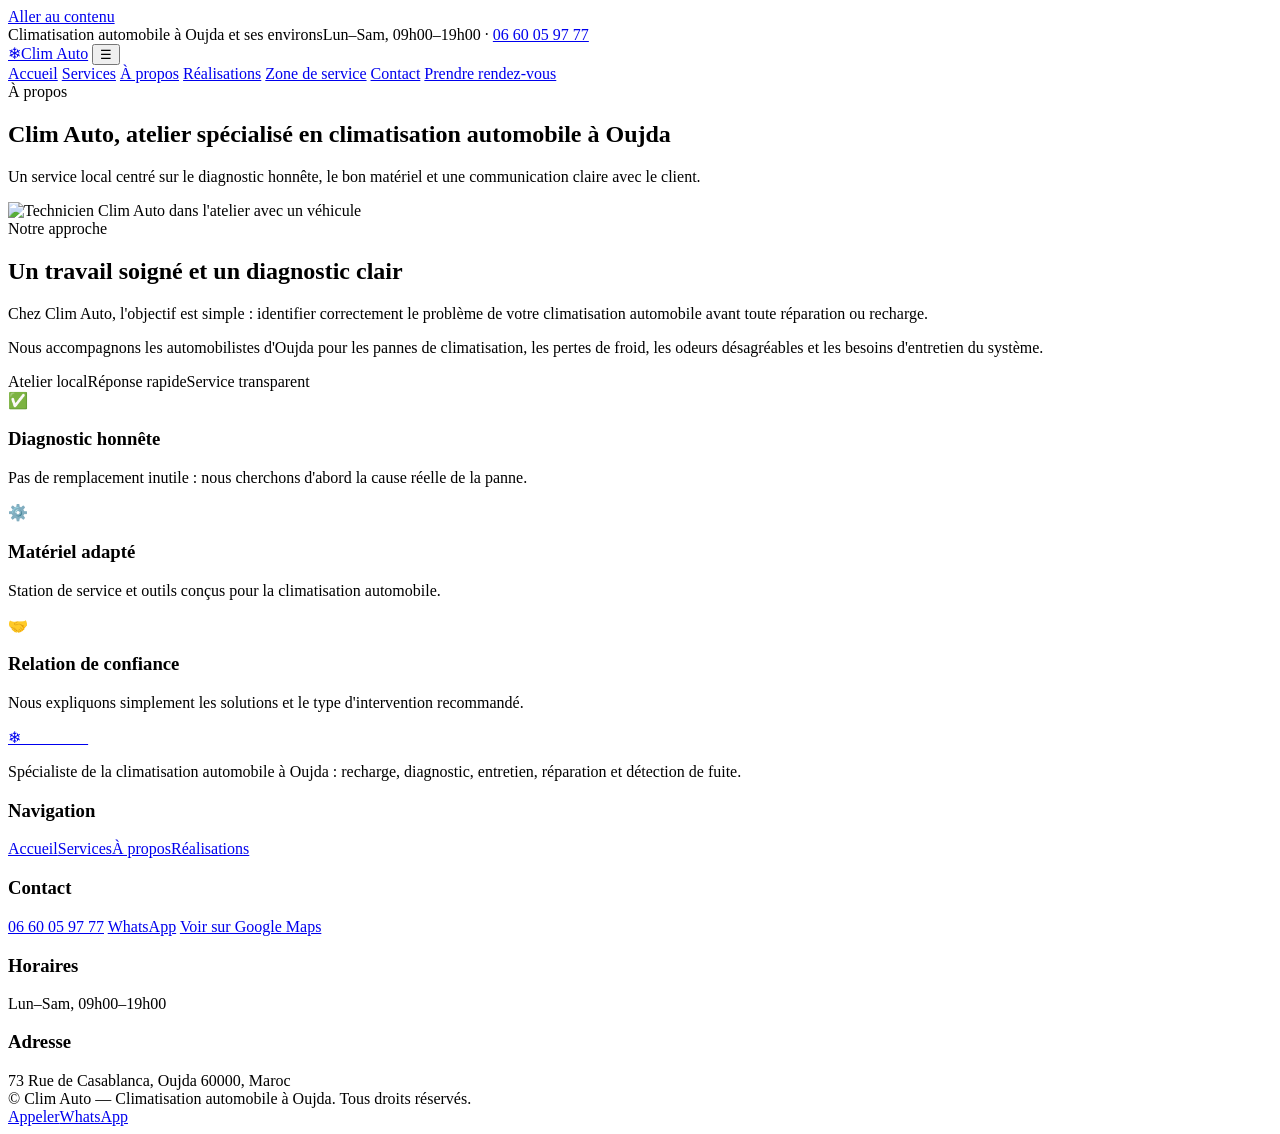
==== about.html @ 3e9afc3a "Add files via upload" ====
<!doctype html>
<html lang="fr">
<head>
<meta charset="utf-8"><meta name="viewport" content="width=device-width,initial-scale=1">
<title>À propos | Clim Auto Oujda</title>
<meta name="description" content="Découvrez Clim Auto, atelier spécialisé en climatisation automobile à Oujda.">
<link rel="canonical" href="https://example.netlify.app/a-propos"><link rel="icon" href="/favicon.svg"><link rel="stylesheet" href="/assets/styles.css">
</head>
<body>
<a class="skip" href="#main">Aller au contenu</a>

    <div class="topbar"><div class="container"><span>Climatisation automobile à <span data-city>Oujda</span> et ses environs</span><span><span data-hours>Lun–Sam, 09h00–19h00</span> · <a data-phone-link href="tel:+212660059777"><span data-phone>06 60 05 97 77</span></a></span></div></div>
    <header class="header"><div class="container nav">
      <a class="brand" href="/"><span class="brand-mark">❄</span><span data-business>Clim Auto</span></a>
      <button class="menu" aria-label="Ouvrir le menu" aria-expanded="false">☰</button>
      <nav class="nav-links" aria-label="Navigation principale">
        <a  href="/">Accueil</a>
        <a  href="/services">Services</a>
        <a aria-current="page" href="/a-propos">À propos</a>
        <a  href="/nos-realisations">Réalisations</a>
        <a  href="/zone-de-service">Zone de service</a>
        <a  href="/contact">Contact</a>
        <a class="btn btn-primary"  href="/rendez-vous">Prendre rendez-vous</a>
      </nav></div></header>
    
<main id="main">
<section class="page-hero"><div class="container"><span class="eyebrow">À propos</span><h1>Clim Auto, atelier spécialisé en climatisation automobile à Oujda</h1><p>Un service local centré sur le diagnostic honnête, le bon matériel et une communication claire avec le client.</p></div></section>
<section class="section"><div class="container split-feature"><div><img class="feature-photo" src="/assets/img/inspection-finish.png" alt="Technicien Clim Auto dans l'atelier avec un véhicule"></div><div>
  <span class="eyebrow">Notre approche</span><h2>Un travail soigné et un diagnostic clair</h2>
  <p class="lead">Chez Clim Auto, l'objectif est simple : identifier correctement le problème de votre climatisation automobile avant toute réparation ou recharge.</p>
  <p>Nous accompagnons les automobilistes d'Oujda pour les pannes de climatisation, les pertes de froid, les odeurs désagréables et les besoins d'entretien du système.</p>
  <div class="badges"><span class="badge">Atelier local</span><span class="badge">Réponse rapide</span><span class="badge">Service transparent</span></div>
</div></div></section>
<section class="section alt"><div class="container cards">
  <div class="service-card"><div class="service-icon">✅</div><h3>Diagnostic honnête</h3><p>Pas de remplacement inutile : nous cherchons d'abord la cause réelle de la panne.</p></div>
  <div class="service-card"><div class="service-icon">⚙️</div><h3>Matériel adapté</h3><p>Station de service et outils conçus pour la climatisation automobile.</p></div>
  <div class="service-card"><div class="service-icon">🤝</div><h3>Relation de confiance</h3><p>Nous expliquons simplement les solutions et le type d'intervention recommandé.</p></div>
</div></section>
</main>

    <footer class="footer"><div class="container">
      <div class="footer-grid">
        <div>
          <a class="brand" href="/"><span class="brand-mark">❄</span><span style="color:#fff" data-business>Clim Auto</span></a>
          <p>Spécialiste de la climatisation automobile à Oujda : recharge, diagnostic, entretien, réparation et détection de fuite.</p>
        </div>
        <div>
          <h3>Navigation</h3>
          <a href="/">Accueil</a><a href="/services">Services</a><a href="/a-propos">À propos</a><a href="/nos-realisations">Réalisations</a>
        </div>
        <div>
          <h3>Contact</h3>
          <a data-phone-link href="tel:+212660059777"><span data-phone>06 60 05 97 77</span></a>
          <a data-wa href="https://wa.me/212660059777">WhatsApp</a>
          <a data-google-maps href="https://www.google.com/maps/search/?api=1&query=Clim%20Auto%2C%2073%20Rue%20de%20Casablanca%2C%20Oujda%2060000" target="_blank" rel="noopener">Voir sur Google Maps</a>
        </div>
        <div>
          <h3>Horaires</h3>
          <span data-hours>Lun–Sam, 09h00–19h00</span>
          <h3 style="margin-top:18px">Adresse</h3>
          <span data-address>73 Rue de Casablanca, Oujda 60000, Maroc</span>
        </div>
      </div>
      <div class="legal">© <span data-business>Clim Auto</span> — Climatisation automobile à Oujda. Tous droits réservés.</div>
    </div></footer>
    <div class="mobile-bar"><a class="btn btn-secondary" data-phone-link href="tel:+212660059777">Appeler</a><a class="btn btn-whatsapp" data-wa href="https://wa.me/212660059777">WhatsApp</a></div>
    <script src="/assets/site.js"></script>
    
</body></html>
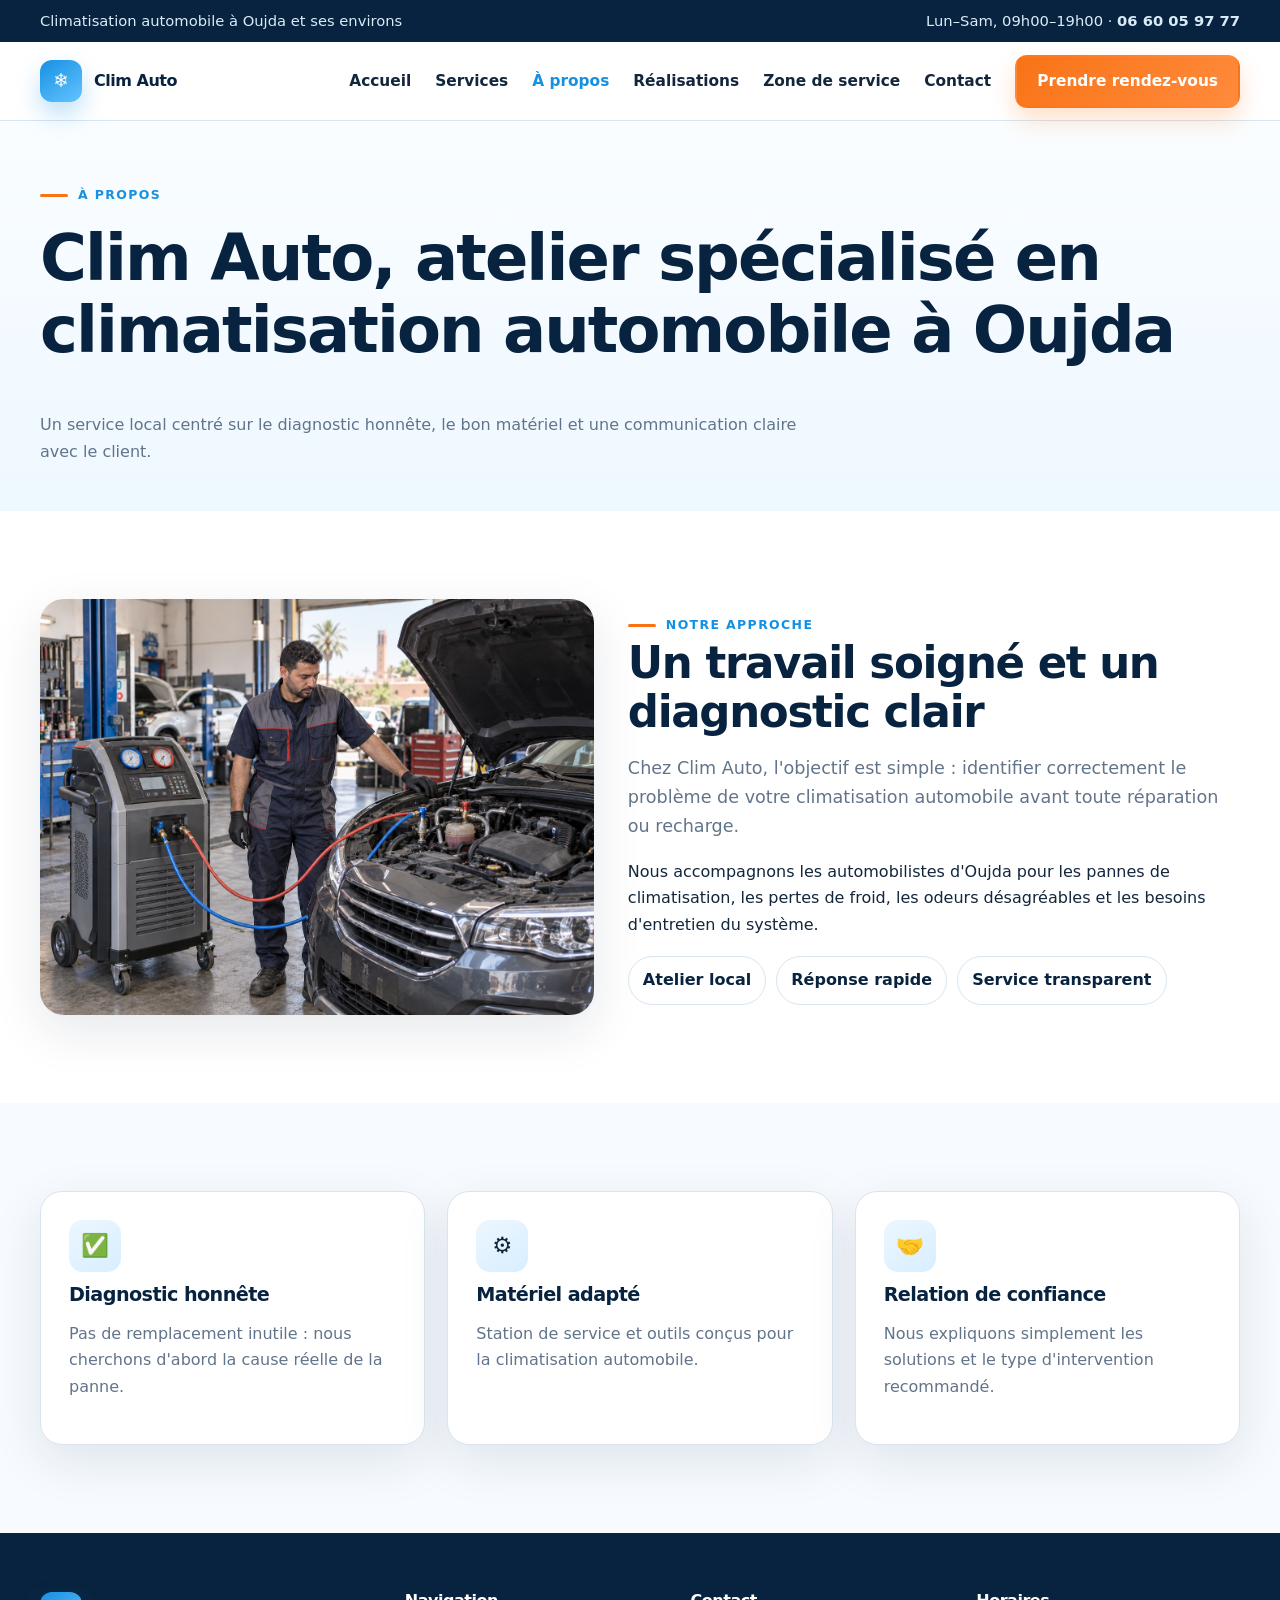
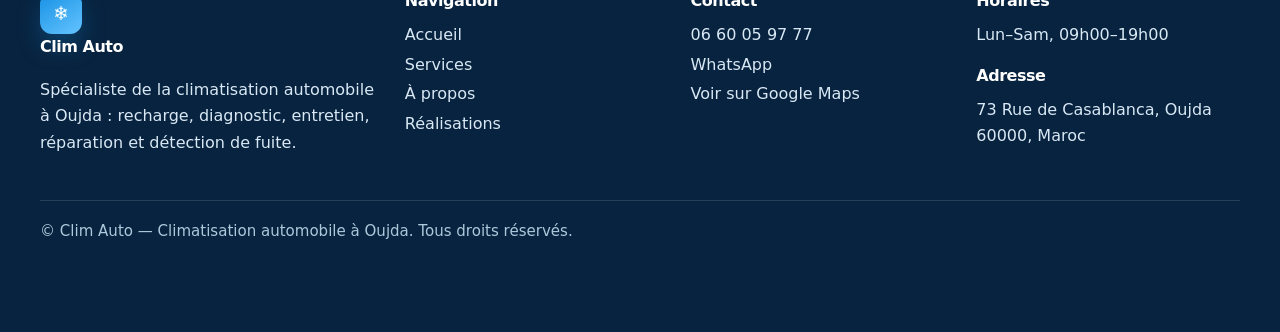
==== commit b5cda7df: "Add files via upload" ====
--- a/about.html
+++ b/about.html
@@ -4,28 +4,28 @@
 <meta charset="utf-8"><meta name="viewport" content="width=device-width,initial-scale=1">
 <title>À propos | Clim Auto Oujda</title>
 <meta name="description" content="Découvrez Clim Auto, atelier spécialisé en climatisation automobile à Oujda.">
-<link rel="canonical" href="https://example.netlify.app/a-propos"><link rel="icon" href="/favicon.svg"><link rel="stylesheet" href="/assets/styles.css">
+<link rel="canonical" href="https://touili10-art.github.io/Clim-oujda-/about.html"><link rel="icon" href="favicon.svg"><link rel="stylesheet" href="styles.css">
 </head>
 <body>
 <a class="skip" href="#main">Aller au contenu</a>
 
     <div class="topbar"><div class="container"><span>Climatisation automobile à <span data-city>Oujda</span> et ses environs</span><span><span data-hours>Lun–Sam, 09h00–19h00</span> · <a data-phone-link href="tel:+212660059777"><span data-phone>06 60 05 97 77</span></a></span></div></div>
     <header class="header"><div class="container nav">
-      <a class="brand" href="/"><span class="brand-mark">❄</span><span data-business>Clim Auto</span></a>
+      <a class="brand" href="index.html"><span class="brand-mark">❄</span><span data-business>Clim Auto</span></a>
       <button class="menu" aria-label="Ouvrir le menu" aria-expanded="false">☰</button>
       <nav class="nav-links" aria-label="Navigation principale">
-        <a  href="/">Accueil</a>
-        <a  href="/services">Services</a>
-        <a aria-current="page" href="/a-propos">À propos</a>
-        <a  href="/nos-realisations">Réalisations</a>
-        <a  href="/zone-de-service">Zone de service</a>
-        <a  href="/contact">Contact</a>
-        <a class="btn btn-primary"  href="/rendez-vous">Prendre rendez-vous</a>
+        <a  href="index.html">Accueil</a>
+        <a  href="services.html">Services</a>
+        <a aria-current="page" href="about.html">À propos</a>
+        <a  href="gallery.html">Réalisations</a>
+        <a  href="service-area.html">Zone de service</a>
+        <a  href="contact.html">Contact</a>
+        <a class="btn btn-primary"  href="book.html">Prendre rendez-vous</a>
       </nav></div></header>
     
 <main id="main">
 <section class="page-hero"><div class="container"><span class="eyebrow">À propos</span><h1>Clim Auto, atelier spécialisé en climatisation automobile à Oujda</h1><p>Un service local centré sur le diagnostic honnête, le bon matériel et une communication claire avec le client.</p></div></section>
-<section class="section"><div class="container split-feature"><div><img class="feature-photo" src="/assets/img/inspection-finish.png" alt="Technicien Clim Auto dans l'atelier avec un véhicule"></div><div>
+<section class="section"><div class="container split-feature"><div><img class="feature-photo" src="inspection-finish.png" alt="Technicien Clim Auto dans l'atelier avec un véhicule"></div><div>
   <span class="eyebrow">Notre approche</span><h2>Un travail soigné et un diagnostic clair</h2>
   <p class="lead">Chez Clim Auto, l'objectif est simple : identifier correctement le problème de votre climatisation automobile avant toute réparation ou recharge.</p>
   <p>Nous accompagnons les automobilistes d'Oujda pour les pannes de climatisation, les pertes de froid, les odeurs désagréables et les besoins d'entretien du système.</p>
@@ -41,12 +41,12 @@
     <footer class="footer"><div class="container">
       <div class="footer-grid">
         <div>
-          <a class="brand" href="/"><span class="brand-mark">❄</span><span style="color:#fff" data-business>Clim Auto</span></a>
+          <a class="brand" href="index.html"><span class="brand-mark">❄</span><span style="color:#fff" data-business>Clim Auto</span></a>
           <p>Spécialiste de la climatisation automobile à Oujda : recharge, diagnostic, entretien, réparation et détection de fuite.</p>
         </div>
         <div>
           <h3>Navigation</h3>
-          <a href="/">Accueil</a><a href="/services">Services</a><a href="/a-propos">À propos</a><a href="/nos-realisations">Réalisations</a>
+          <a href="index.html">Accueil</a><a href="services.html">Services</a><a href="about.html">À propos</a><a href="gallery.html">Réalisations</a>
         </div>
         <div>
           <h3>Contact</h3>
@@ -64,6 +64,6 @@
       <div class="legal">© <span data-business>Clim Auto</span> — Climatisation automobile à Oujda. Tous droits réservés.</div>
     </div></footer>
     <div class="mobile-bar"><a class="btn btn-secondary" data-phone-link href="tel:+212660059777">Appeler</a><a class="btn btn-whatsapp" data-wa href="https://wa.me/212660059777">WhatsApp</a></div>
-    <script src="/assets/site.js"></script>
+    <script src="site.js"></script>
     
 </body></html>
--- a/styles.css
+++ b/styles.css
@@ -0,0 +1,155 @@
+
+:root{
+  --navy:#08233f;
+  --navy-2:#0d3057;
+  --blue:#1690e3;
+  --blue-soft:#e8f6ff;
+  --orange:#f97316;
+  --orange-2:#ff8b3d;
+  --whatsapp:#25d366;
+  --ink:#12263c;
+  --muted:#62748a;
+  --line:#d8e5ef;
+  --surface:#f7fbff;
+  --white:#fff;
+  --radius:22px;
+  --radius-sm:14px;
+  --shadow:0 16px 50px rgba(7,29,54,.10);
+  --max:1200px;
+}
+*{box-sizing:border-box}
+html{scroll-behavior:smooth}
+body{margin:0;font-family:Inter,ui-sans-serif,system-ui,-apple-system,"Segoe UI",Roboto,Arial,sans-serif;color:var(--ink);background:#fff;line-height:1.65}
+img{display:block;max-width:100%}
+a{color:inherit}
+.container{width:min(calc(100% - 36px),var(--max));margin-inline:auto}
+.skip{position:absolute;left:-999px}
+.skip:focus{left:10px;top:10px;z-index:999;background:#fff;padding:10px 14px;border-radius:10px}
+.topbar{background:var(--navy);color:#d9ebf7;font-size:.92rem}
+.topbar .container{display:flex;justify-content:space-between;gap:12px;align-items:center;padding:9px 0;flex-wrap:wrap}
+.topbar a{text-decoration:none;font-weight:700}
+.header{position:sticky;top:0;z-index:50;background:rgba(255,255,255,.96);backdrop-filter:blur(12px);border-bottom:1px solid var(--line)}
+.nav{display:flex;align-items:center;justify-content:space-between;min-height:78px;gap:18px}
+.brand{display:flex;align-items:center;gap:12px;text-decoration:none;font-weight:900;letter-spacing:-.03em;color:var(--navy)}
+.brand-mark{display:grid;place-items:center;width:42px;height:42px;border-radius:12px;background:linear-gradient(145deg,var(--blue),#64c4ff);color:#fff;font-size:1.2rem;box-shadow:0 12px 25px rgba(22,144,227,.28)}
+.nav-links{display:flex;align-items:center;gap:24px}
+.nav-links a{font-weight:700;text-decoration:none;font-size:.96rem}
+.nav-links a:hover,.nav-links a[aria-current="page"]{color:var(--blue)}
+.menu{display:none;border:0;background:transparent;font-size:1.8rem;color:var(--navy)}
+.btn{display:inline-flex;align-items:center;justify-content:center;gap:8px;padding:12px 20px;min-height:48px;border-radius:12px;border:2px solid transparent;text-decoration:none;font-weight:800;transition:.18s ease;cursor:pointer}
+.btn:hover{transform:translateY(-1px)}
+.btn-primary{background:linear-gradient(135deg,var(--orange),var(--orange-2));color:#fff;box-shadow:0 12px 24px rgba(249,115,22,.22)}
+.btn-secondary{background:var(--navy);color:#fff}
+.btn-outline{border-color:#b8ccdb;background:#fff;color:var(--navy)}
+.btn-light{background:#fff;color:var(--navy);border-color:#fff}
+.btn-whatsapp{background:var(--whatsapp);color:#fff;box-shadow:0 12px 24px rgba(37,211,102,.22)}
+.hero{position:relative;overflow:hidden;background:radial-gradient(circle at top right, rgba(22,144,227,.12), transparent 30%),linear-gradient(180deg,#fafdff 0%,#eef8ff 100%)}
+.hero-grid{display:grid;grid-template-columns:1.05fr .95fr;gap:54px;align-items:center;padding:82px 0 76px}
+.eyebrow{display:inline-flex;align-items:center;gap:10px;color:var(--blue);font-weight:900;text-transform:uppercase;letter-spacing:.11em;font-size:.78rem}
+.eyebrow:before{content:"";width:28px;height:3px;border-radius:999px;background:var(--orange)}
+h1,h2,h3{margin:.2rem 0 1rem;color:var(--navy);line-height:1.12;letter-spacing:-.03em}
+h1{font-size:clamp(2.6rem,5vw,4.8rem)}
+h2{font-size:clamp(1.9rem,3.4vw,3.15rem)}
+h3{font-size:1.2rem}
+.lead{font-size:1.1rem;color:var(--muted);max-width:640px}
+.actions{display:flex;flex-wrap:wrap;gap:12px;margin-top:26px}
+.hero-bullets,.inline-list{display:flex;gap:18px;flex-wrap:wrap;margin-top:24px;padding:0;list-style:none;color:var(--navy);font-weight:700;font-size:.95rem}
+.hero-bullets li::before,.inline-list li::before{content:"✓";margin-right:8px;color:var(--blue)}
+.hero-card{position:relative}
+.hero-photo{aspect-ratio: 5 / 4;border-radius:28px;object-fit:cover;box-shadow:var(--shadow)}
+.hero-stat{position:absolute;bottom:20px;left:20px;background:rgba(8,35,63,.88);color:#fff;padding:16px 18px;border-radius:16px;backdrop-filter:blur(10px);box-shadow:var(--shadow);max-width:270px}
+.hero-stat strong{display:block;font-size:1.15rem}
+.mini-strip{background:var(--navy);color:#fff}
+.mini-strip .container{display:grid;grid-template-columns:repeat(3,1fr);gap:1px}
+.mini-item{padding:24px 26px;background:rgba(255,255,255,.02)}
+.mini-item strong{display:block;font-size:1.06rem}
+.mini-item span{color:#b8d0e5;font-size:.92rem}
+.section{padding:88px 0}
+.section.alt{background:var(--surface)}
+.section-head{display:flex;justify-content:space-between;align-items:end;gap:20px;margin-bottom:28px;flex-wrap:wrap}
+.grid-2{display:grid;grid-template-columns:1fr 1fr;gap:32px}
+.cards{display:grid;grid-template-columns:repeat(3,1fr);gap:22px}
+.card,.service-card,.review-card,.info-card,.value,.faq-item,.gallery-card,.contact-panel,.form,.process-step{background:#fff;border:1px solid var(--line);border-radius:var(--radius);box-shadow:var(--shadow)}
+.service-card{padding:28px}
+.service-card p,.review-card p,.info-card p,.value p,.faq-item p,.process-step p{color:var(--muted)}
+.service-icon{width:52px;height:52px;border-radius:14px;background:linear-gradient(145deg,#ecf7ff,#d8eeff);display:grid;place-items:center;font-size:1.4rem;margin-bottom:12px}
+.stats{display:grid;grid-template-columns:repeat(4,1fr);gap:18px}
+.stat{padding:24px;border-radius:18px;background:#fff;border:1px solid var(--line);text-align:center;box-shadow:var(--shadow)}
+.stat strong{display:block;font-size:2rem;color:var(--navy);line-height:1}
+.split-feature{display:grid;grid-template-columns:.95fr 1.05fr;gap:34px;align-items:center}
+.split-feature.reverse{grid-template-columns:1.05fr .95fr}
+.feature-photo,.page-hero-photo,.gallery-photo{width:100%;border-radius:24px;box-shadow:var(--shadow);object-fit:cover}
+.feature-photo{aspect-ratio: 4 / 3}
+.page-hero{padding:64px 0 30px;background:linear-gradient(180deg,#fafdff 0%,#eef8ff 100%)}
+.page-hero .container{display:grid;gap:14px}
+.page-hero p{max-width:760px;color:var(--muted)}
+.process{display:grid;grid-template-columns:repeat(3,1fr);gap:22px}
+.process-step{padding:26px}
+.step-no{display:inline-grid;place-items:center;width:40px;height:40px;border-radius:999px;background:#e8f6ff;color:var(--navy);font-weight:900;margin-bottom:12px}
+.gallery-grid{display:grid;grid-template-columns:repeat(3,1fr);gap:22px}
+.gallery-card{overflow:hidden}
+.gallery-card img{width:100%;aspect-ratio:4/3;object-fit:cover}
+.gallery-card .copy{padding:16px 18px}
+.badges,.town-chips{display:flex;gap:10px;flex-wrap:wrap;margin-top:18px}
+.badge,.town-chip{display:inline-flex;align-items:center;padding:10px 14px;border-radius:999px;background:#fff;border:1px solid var(--line);font-weight:700;color:var(--navy)}
+.reviews-grid{display:grid;grid-template-columns:repeat(3,1fr);gap:22px}
+.review-card{padding:26px}
+.stars{letter-spacing:.16em;color:#f6a11a;font-size:1rem;font-weight:900}
+.review-meta{margin-top:14px;font-weight:800;color:var(--navy)}
+.review-form-wrap{display:grid;grid-template-columns:1.1fr .9fr;gap:28px;align-items:start}
+.form{padding:26px}
+.form h3,.contact-panel h3{margin-top:0}
+.form label{display:block;font-weight:700;color:var(--navy);margin-bottom:12px}
+.form input,.form select,.form textarea{width:100%;padding:13px 14px;margin-top:7px;border:1px solid #c8d7e3;border-radius:12px;font:inherit;color:var(--ink);background:#fff}
+.form textarea{min-height:130px;resize:vertical}
+.form-grid{display:grid;grid-template-columns:1fr 1fr;gap:14px}
+.notice{margin-top:12px;padding:12px 14px;border-radius:12px;font-weight:700}
+.notice-success{background:#eafaf1;color:#0e7a36}
+.notice-error{background:#fff0f0;color:#b42318}
+.hp-field{position:absolute;left:-9999px}
+.contact-grid{display:grid;grid-template-columns:.9fr 1.1fr;gap:28px;align-items:start}
+.contact-panel{padding:26px}
+.contact-list{display:grid;gap:12px;margin-top:18px}
+.contact-list a,.contact-list p{margin:0}
+.contact-list strong{display:block;color:var(--navy)}
+.info-grid{display:grid;grid-template-columns:repeat(2,1fr);gap:18px}
+.info-card{padding:22px}
+.cta{padding:40px 0 92px}
+.cta-box{background:linear-gradient(135deg,var(--navy),var(--navy-2));color:#fff;border-radius:28px;padding:38px;display:flex;justify-content:space-between;gap:24px;align-items:center;box-shadow:var(--shadow)}
+.cta-box h2{color:#fff;margin-top:0}
+.cta-box p{color:#d8e8f4;max-width:630px}
+.footer{background:var(--navy);color:#d8e8f4;padding:56px 0 88px}
+.footer-grid{display:grid;grid-template-columns:1.3fr 1fr 1fr 1fr;gap:22px}
+.footer h3{color:#fff;font-size:1rem;margin-bottom:12px}
+.footer a{display:block;color:#d8e8f4;text-decoration:none;margin:.2rem 0}
+.footer a:hover{color:#fff}
+.legal{border-top:1px solid rgba(255,255,255,.12);margin-top:28px;padding-top:18px;font-size:.94rem;color:#adc7db}
+.mobile-bar{display:none}
+.map-box{background:#fff;border:1px solid var(--line);border-radius:24px;padding:28px;box-shadow:var(--shadow)}
+.map-actions{display:flex;gap:12px;flex-wrap:wrap;margin-top:18px}
+.kicker{display:inline-block;padding:7px 10px;border-radius:999px;background:#e8f6ff;color:var(--navy);font-weight:800;font-size:.84rem}
+@media (max-width: 1100px){
+  .cards,.reviews-grid,.gallery-grid{grid-template-columns:repeat(2,1fr)}
+  .stats{grid-template-columns:repeat(2,1fr)}
+  .footer-grid{grid-template-columns:repeat(2,1fr)}
+}
+@media (max-width: 900px){
+  .menu{display:block}
+  .nav-links{display:none;position:absolute;left:18px;right:18px;top:78px;flex-direction:column;align-items:flex-start;background:#fff;border:1px solid var(--line);border-radius:20px;padding:18px;box-shadow:var(--shadow)}
+  .nav-links.open{display:flex}
+  .hero-grid,.split-feature,.split-feature.reverse,.contact-grid,.review-form-wrap,.grid-2{grid-template-columns:1fr}
+  .process,.mini-strip .container{grid-template-columns:1fr}
+  .hero-photo{aspect-ratio: 4 / 3}
+  .section{padding:72px 0}
+  .cta-box{flex-direction:column;align-items:flex-start}
+}
+@media (max-width: 720px){
+  .cards,.reviews-grid,.gallery-grid,.stats,.footer-grid,.info-grid,.form-grid{grid-template-columns:1fr}
+  .container{width:min(calc(100% - 24px),var(--max))}
+  h1{font-size:clamp(2.2rem,10vw,3.3rem)}
+  h2{font-size:clamp(1.7rem,7vw,2.4rem)}
+  .mini-item{padding:18px}
+  .topbar{display:none}
+  .mobile-bar{display:grid;grid-template-columns:1fr 1fr;gap:10px;position:fixed;left:12px;right:12px;bottom:12px;z-index:80;background:rgba(255,255,255,.92);backdrop-filter:blur(12px);padding:10px;border:1px solid var(--line);border-radius:18px;box-shadow:var(--shadow)}
+  .footer{padding-bottom:120px}
+}
